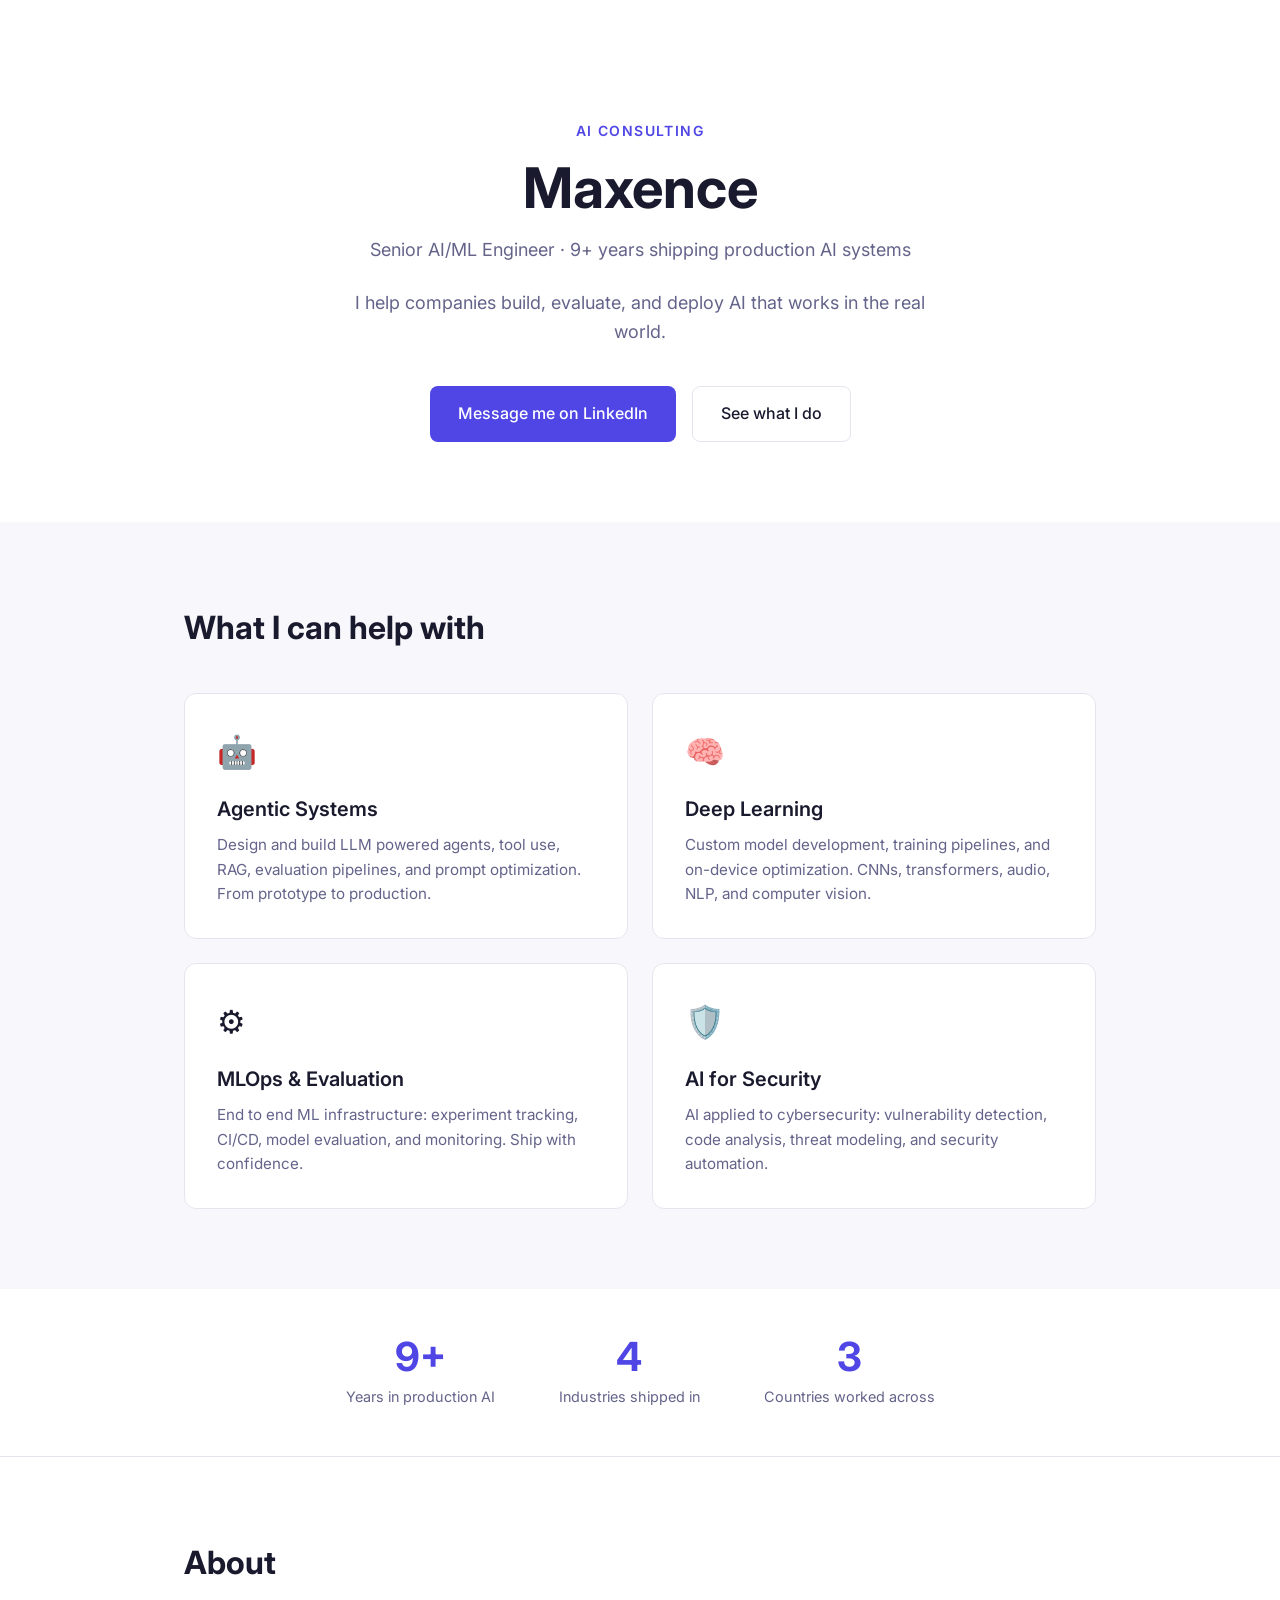
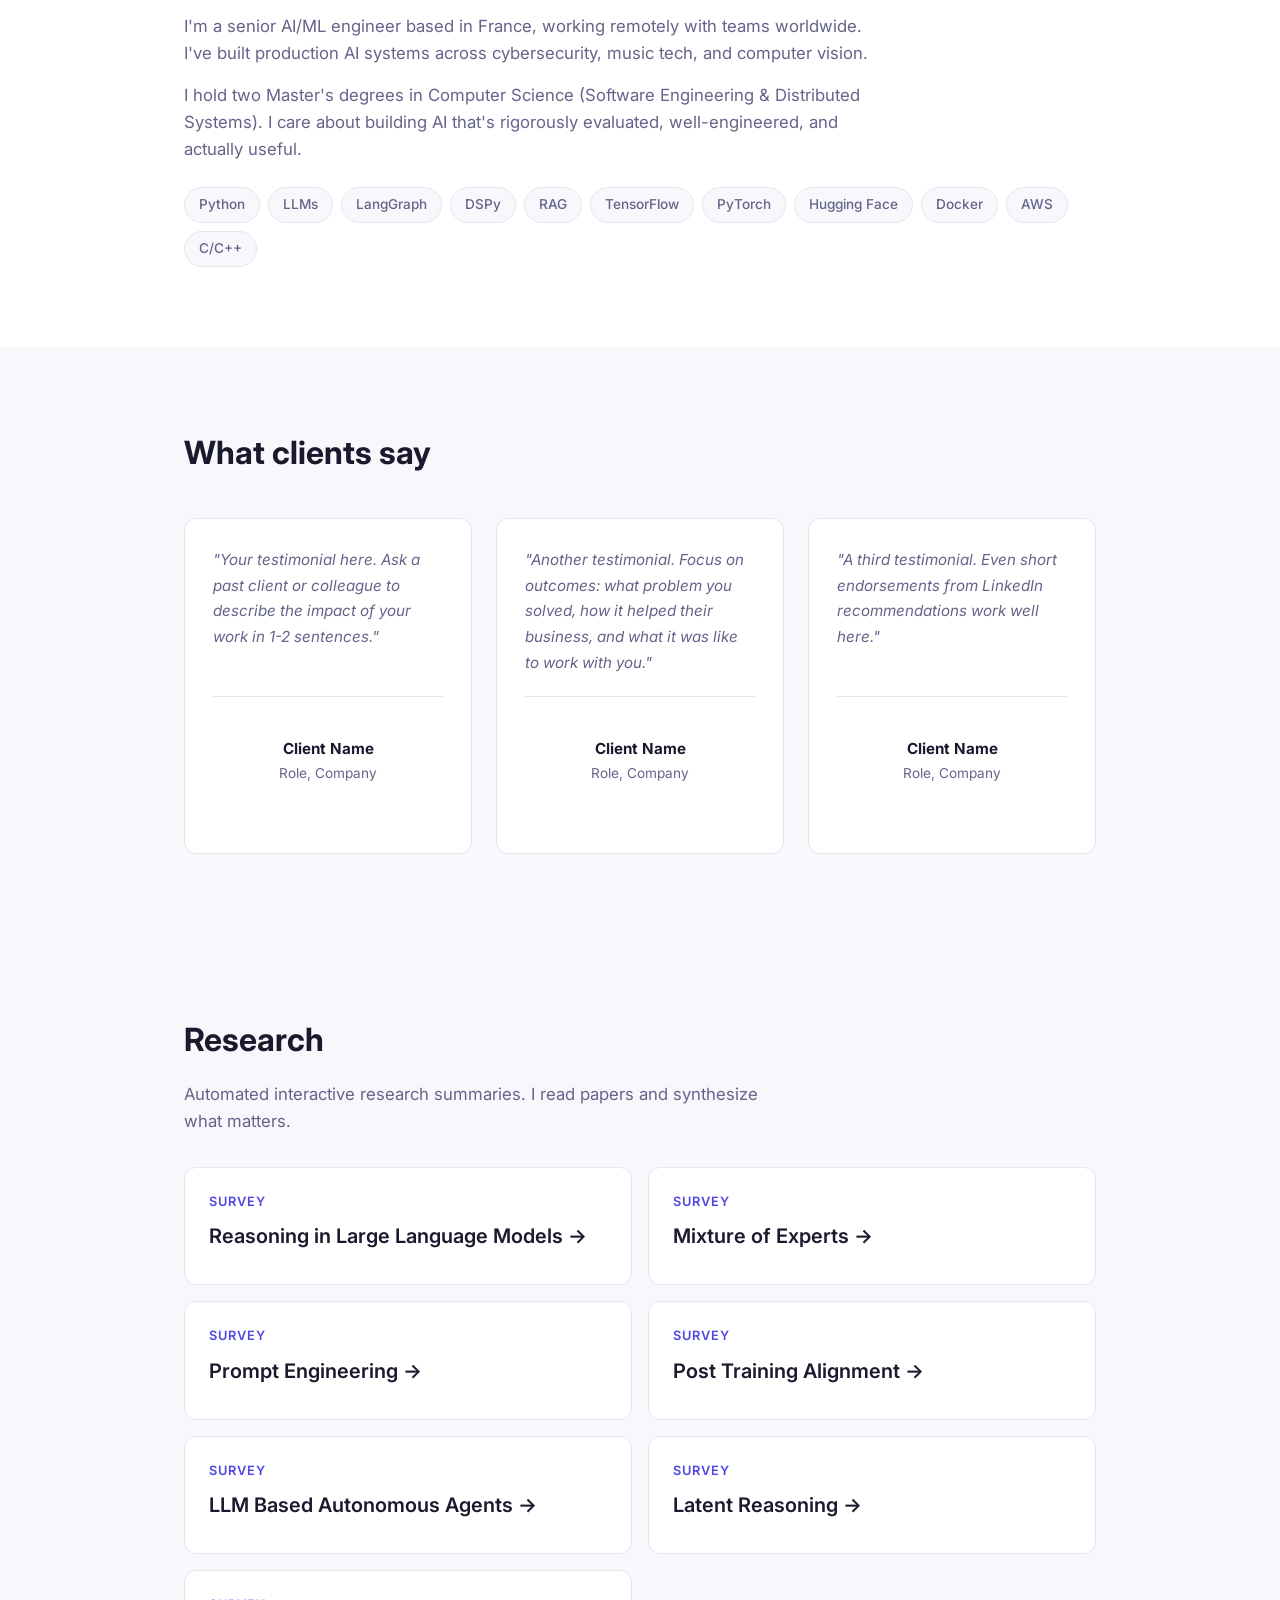
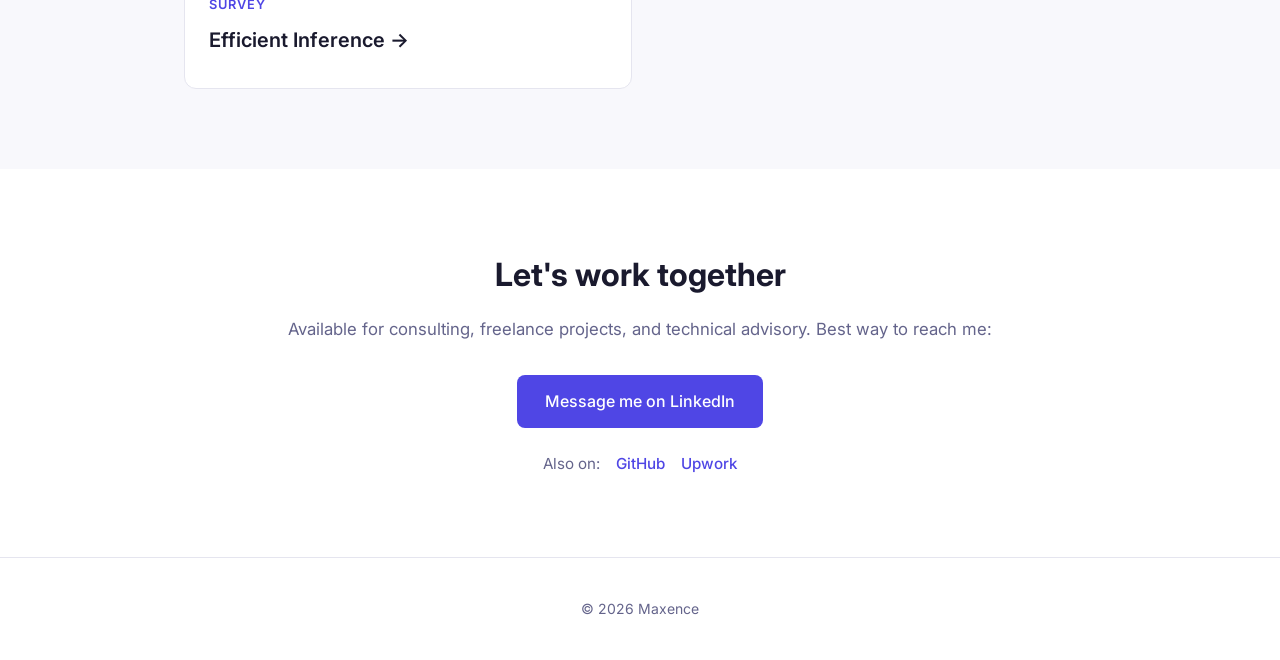
==== index.html @ c3c081da "Initial commit: AI consulting site with research blog Single page consulting site with services, met" ====
<!DOCTYPE html>
<html lang="en">
<head>
  <meta charset="UTF-8">
  <meta name="viewport" content="width=device-width, initial-scale=1.0">
  <title>Maxence — AI Consulting</title>
  <meta name="description" content="Senior AI/ML Engineer available for consulting. Agentic systems, deep learning, and production ML.">

  <!-- Open Graph -->
  <meta property="og:type" content="website">
  <meta property="og:title" content="Maxence — AI Consulting">
  <meta property="og:description" content="Senior AI/ML Engineer. 9+ years shipping production AI systems. Available for consulting.">
  <meta property="og:url" content="https://maxpv.github.io">

  <!-- Twitter Card -->
  <meta name="twitter:card" content="summary">
  <meta name="twitter:title" content="Maxence — AI Consulting">
  <meta name="twitter:description" content="Senior AI/ML Engineer. 9+ years shipping production AI systems. Available for consulting.">

  <!-- SEO -->
  <meta name="robots" content="index, follow">
  <link rel="canonical" href="https://maxpv.github.io">

  <link rel="stylesheet" href="style.css">
  <link rel="preconnect" href="https://fonts.googleapis.com">
  <link rel="preconnect" href="https://fonts.gstatic.com" crossorigin>
  <link href="https://fonts.googleapis.com/css2?family=Inter:wght@400;500;600;700&display=swap" rel="stylesheet">
</head>
<body>

  <!-- Hero -->
  <header class="hero">
    <div class="container">
      <p class="hero-label">AI Consulting</p>
      <h1>Maxence</h1>
      <p class="hero-sub">Senior AI/ML Engineer &middot; 9+ years shipping production AI systems</p>
      <p class="hero-desc">I help companies build, evaluate, and deploy AI that works in the real world.</p>
      <div class="hero-cta">
        <a href="https://linkedin.com/in/maxence-ai" class="btn btn-primary" target="_blank" rel="noopener">Message me on LinkedIn</a>
        <a href="#services" class="btn btn-ghost">See what I do</a>
      </div>
    </div>
  </header>

  <!-- Services -->
  <section id="services" class="services">
    <div class="container">
      <h2>What I can help with</h2>
      <div class="cards">

        <div class="card">
          <div class="card-icon">&#x1F916;</div>
          <h3>Agentic Systems</h3>
          <p>Design and build LLM powered agents, tool use, RAG, evaluation pipelines, and prompt optimization. From prototype to production.</p>
        </div>

        <div class="card">
          <div class="card-icon">&#x1F9E0;</div>
          <h3>Deep Learning</h3>
          <p>Custom model development, training pipelines, and on-device optimization. CNNs, transformers, audio, NLP, and computer vision.</p>
        </div>

        <div class="card">
          <div class="card-icon">&#x2699;&#xFE0F;</div>
          <h3>MLOps &amp; Evaluation</h3>
          <p>End to end ML infrastructure: experiment tracking, CI/CD, model evaluation, and monitoring. Ship with confidence.</p>
        </div>

        <div class="card">
          <div class="card-icon">&#x1F6E1;&#xFE0F;</div>
          <h3>AI for Security</h3>
          <p>AI applied to cybersecurity: vulnerability detection, code analysis, threat modeling, and security automation.</p>
        </div>

      </div>
    </div>
  </section>

  <!-- Track Record -->
  <section class="track-record">
    <div class="container">
      <div class="metrics">
        <div class="metric">
          <span class="metric-value">9+</span>
          <span class="metric-label">Years in production AI</span>
        </div>
        <div class="metric">
          <span class="metric-value">4</span>
          <span class="metric-label">Industries shipped in</span>
        </div>
        <div class="metric">
          <span class="metric-value">3</span>
          <span class="metric-label">Countries worked across</span>
        </div>
      </div>
    </div>
  </section>

  <!-- About -->
  <section id="about" class="about">
    <div class="container">
      <h2>About</h2>
      <div class="about-content">
        <p>I'm a senior AI/ML engineer based in France, working remotely with teams worldwide. I've built production AI systems across cybersecurity, music tech, and computer vision.</p>
        <p>I hold two Master's degrees in Computer Science (Software Engineering & Distributed Systems). I care about building AI that's rigorously evaluated, well-engineered, and actually useful.</p>
        <div class="tags">
          <span>Python</span>
          <span>LLMs</span>
          <span>LangGraph</span>
          <span>DSPy</span>
          <span>RAG</span>
          <span>TensorFlow</span>
          <span>PyTorch</span>
          <span>Hugging Face</span>
          <span>Docker</span>
          <span>AWS</span>
          <span>C/C++</span>
        </div>
      </div>
    </div>
  </section>

  <!-- Testimonials -->
  <section id="testimonials" class="testimonials">
    <div class="container">
      <h2>What clients say</h2>
      <div class="testimonial-grid">

        <blockquote class="testimonial">
          <p>"Your testimonial here. Ask a past client or colleague to describe the impact of your work in 1-2 sentences."</p>
          <footer>
            <strong>Client Name</strong>
            <span>Role, Company</span>
          </footer>
        </blockquote>

        <blockquote class="testimonial">
          <p>"Another testimonial. Focus on outcomes: what problem you solved, how it helped their business, and what it was like to work with you."</p>
          <footer>
            <strong>Client Name</strong>
            <span>Role, Company</span>
          </footer>
        </blockquote>

        <blockquote class="testimonial">
          <p>"A third testimonial. Even short endorsements from LinkedIn recommendations work well here."</p>
          <footer>
            <strong>Client Name</strong>
            <span>Role, Company</span>
          </footer>
        </blockquote>

      </div>
    </div>
  </section>

  <!-- Research -->
  <section id="research" class="blog">
    <div class="container">
      <h2>Research</h2>
      <p class="blog-desc">Automated interactive research summaries. I read papers and synthesize what matters.</p>
      <div class="research-grid">
        <a href="/blog/#reasoning" class="blog-card">
          <span class="blog-card-label">Survey</span>
          <span class="blog-card-title">Reasoning in Large Language Models &rarr;</span>
        </a>
        <a href="/blog/#mixture-of-experts" class="blog-card">
          <span class="blog-card-label">Survey</span>
          <span class="blog-card-title">Mixture of Experts &rarr;</span>
        </a>
        <a href="/blog/#prompt-engineering" class="blog-card">
          <span class="blog-card-label">Survey</span>
          <span class="blog-card-title">Prompt Engineering &rarr;</span>
        </a>
        <a href="/blog/#post-training" class="blog-card">
          <span class="blog-card-label">Survey</span>
          <span class="blog-card-title">Post Training Alignment &rarr;</span>
        </a>
        <a href="/blog/#agents" class="blog-card">
          <span class="blog-card-label">Survey</span>
          <span class="blog-card-title">LLM Based Autonomous Agents &rarr;</span>
        </a>
        <a href="/blog/#latent-reasoning" class="blog-card">
          <span class="blog-card-label">Survey</span>
          <span class="blog-card-title">Latent Reasoning &rarr;</span>
        </a>
        <a href="/blog/#inference" class="blog-card">
          <span class="blog-card-label">Survey</span>
          <span class="blog-card-title">Efficient Inference &rarr;</span>
        </a>
      </div>
    </div>
  </section>

  <!-- Contact -->
  <section id="contact" class="contact">
    <div class="container">
      <h2>Let's work together</h2>
      <p>Available for consulting, freelance projects, and technical advisory. Best way to reach me:</p>
      <div class="contact-links">
        <a href="https://linkedin.com/in/maxence-ai" class="btn btn-primary" target="_blank" rel="noopener">Message me on LinkedIn</a>
      </div>
      <div class="contact-secondary">
        <span>Also on:</span>
        <a href="https://github.com/maxpv" target="_blank" rel="noopener">GitHub</a>
        <a href="https://www.upwork.com/freelancers/maxenceai" target="_blank" rel="noopener">Upwork</a>
      </div>
    </div>
  </section>

  <footer>
    <div class="container">
      <p>&copy; 2026 Maxence</p>
    </div>
  </footer>

</body>
</html>
---- style.css ----
* {
  margin: 0;
  padding: 0;
  box-sizing: border-box;
}

:root {
  --text: #1a1a2e;
  --text-muted: #64648b;
  --bg: #ffffff;
  --bg-alt: #f8f8fc;
  --accent: #4f46e5;
  --accent-hover: #4338ca;
  --border: #e5e5ef;
  --radius: 12px;
}

body {
  font-family: 'Inter', system-ui, -apple-system, sans-serif;
  color: var(--text);
  background: var(--bg);
  line-height: 1.6;
  -webkit-font-smoothing: antialiased;
}

.container {
  max-width: 960px;
  margin: 0 auto;
  padding: 0 24px;
}

/* Hero */
.hero {
  padding: 120px 0 80px;
  text-align: center;
}

.hero-label {
  font-size: 0.875rem;
  font-weight: 600;
  text-transform: uppercase;
  letter-spacing: 0.1em;
  color: var(--accent);
  margin-bottom: 16px;
}

.hero h1 {
  font-size: 3.5rem;
  font-weight: 700;
  line-height: 1.1;
  margin-bottom: 16px;
}

.hero-sub {
  font-size: 1.125rem;
  color: var(--text-muted);
  margin-bottom: 24px;
}

.hero-desc {
  font-size: 1.125rem;
  color: var(--text-muted);
  max-width: 600px;
  margin: 0 auto 40px;
}

.hero-cta {
  display: flex;
  gap: 16px;
  justify-content: center;
  flex-wrap: wrap;
}

/* Buttons */
.btn {
  display: inline-flex;
  align-items: center;
  padding: 14px 28px;
  border-radius: 8px;
  font-size: 1rem;
  font-weight: 500;
  text-decoration: none;
  transition: all 0.2s;
  cursor: pointer;
}

.btn-primary {
  background: var(--accent);
  color: white;
}

.btn-primary:hover {
  background: var(--accent-hover);
  transform: translateY(-1px);
  box-shadow: 0 4px 12px rgba(79, 70, 229, 0.3);
}

.btn-ghost {
  background: transparent;
  color: var(--text);
  border: 1px solid var(--border);
}

.btn-ghost:hover {
  border-color: var(--accent);
  color: var(--accent);
}

/* Sections */
section {
  padding: 80px 0;
}

section h2 {
  font-size: 2rem;
  font-weight: 700;
  margin-bottom: 16px;
}

/* Services */
.services {
  background: var(--bg-alt);
}

.cards {
  display: grid;
  grid-template-columns: repeat(2, 1fr);
  gap: 24px;
  margin-top: 40px;
}

.card {
  background: var(--bg);
  border: 1px solid var(--border);
  border-radius: var(--radius);
  padding: 32px;
  transition: box-shadow 0.2s, transform 0.2s;
}

.card:hover {
  box-shadow: 0 8px 24px rgba(0, 0, 0, 0.06);
  transform: translateY(-2px);
}

.card-icon {
  font-size: 2rem;
  margin-bottom: 16px;
}

.card h3 {
  font-size: 1.25rem;
  font-weight: 600;
  margin-bottom: 8px;
}

.card p {
  color: var(--text-muted);
  font-size: 0.95rem;
}

/* Track Record */
.track-record {
  padding: 48px 0;
  border-bottom: 1px solid var(--border);
}

.metrics {
  display: flex;
  justify-content: center;
  gap: 64px;
  flex-wrap: wrap;
}

.metric {
  display: flex;
  flex-direction: column;
  align-items: center;
  text-align: center;
}

.metric-value {
  font-size: 2.5rem;
  font-weight: 700;
  color: var(--accent);
  line-height: 1;
}

.metric-label {
  font-size: 0.9rem;
  color: var(--text-muted);
  margin-top: 8px;
}

/* Testimonials */
.testimonials {
  background: var(--bg-alt);
}

.testimonial-grid {
  display: grid;
  grid-template-columns: repeat(3, 1fr);
  gap: 24px;
  margin-top: 40px;
}

.testimonial {
  background: var(--bg);
  border: 1px solid var(--border);
  border-radius: var(--radius);
  padding: 28px;
  display: flex;
  flex-direction: column;
  gap: 20px;
}

.testimonial p {
  color: var(--text-muted);
  font-size: 0.95rem;
  font-style: italic;
  line-height: 1.7;
  flex: 1;
}

.testimonial footer {
  display: flex;
  flex-direction: column;
  gap: 2px;
}

.testimonial footer strong {
  font-size: 0.95rem;
  color: var(--text);
}

.testimonial footer span {
  font-size: 0.85rem;
  color: var(--text-muted);
}

/* About */
.about-content {
  margin-top: 24px;
}

.about-content p {
  color: var(--text-muted);
  font-size: 1.05rem;
  margin-bottom: 16px;
  max-width: 700px;
}

.tags {
  display: flex;
  flex-wrap: wrap;
  gap: 8px;
  margin-top: 24px;
}

.tags span {
  background: var(--bg-alt);
  border: 1px solid var(--border);
  padding: 6px 14px;
  border-radius: 20px;
  font-size: 0.85rem;
  font-weight: 500;
  color: var(--text-muted);
}

/* Blog */
.blog {
  background: var(--bg-alt);
}

.blog-desc {
  color: var(--text-muted);
  font-size: 1.05rem;
  max-width: 600px;
}

.blog-cards {
  margin-top: 32px;
}

.research-grid {
  display: grid;
  grid-template-columns: repeat(2, 1fr);
  gap: 16px;
  margin-top: 32px;
}

.blog-card {
  display: block;
  background: var(--bg);
  border: 1px solid var(--border);
  border-radius: var(--radius);
  padding: 24px;
  text-decoration: none;
  color: inherit;
  transition: box-shadow 0.2s, transform 0.2s;
}

.blog-card:hover {
  box-shadow: 0 8px 24px rgba(0, 0, 0, 0.06);
  transform: translateY(-2px);
}

.blog-card-label {
  display: block;
  font-size: 0.8rem;
  font-weight: 600;
  text-transform: uppercase;
  letter-spacing: 0.08em;
  color: var(--accent);
  margin-bottom: 8px;
}

.blog-card-title {
  display: block;
  font-size: 1.25rem;
  font-weight: 600;
  margin-bottom: 8px;
}

.blog-card-desc {
  display: block;
  color: var(--text-muted);
  font-size: 0.95rem;
}

/* Contact */
.contact {
  text-align: center;
}

.contact p {
  color: var(--text-muted);
  font-size: 1.05rem;
  margin-bottom: 32px;
}

.contact-links {
  margin-bottom: 24px;
}

.contact-secondary {
  display: flex;
  align-items: center;
  justify-content: center;
  gap: 16px;
  font-size: 0.95rem;
  color: var(--text-muted);
}

.contact-secondary a {
  color: var(--accent);
  text-decoration: none;
  font-weight: 500;
}

.contact-secondary a:hover {
  text-decoration: underline;
}

/* Footer */
footer {
  padding: 40px 0;
  text-align: center;
  border-top: 1px solid var(--border);
}

footer p {
  color: var(--text-muted);
  font-size: 0.875rem;
}

/* Responsive */
@media (max-width: 640px) {
  .hero {
    padding: 80px 0 60px;
  }

  .hero h1 {
    font-size: 2.5rem;
  }

  .cards,
  .research-grid,
  .testimonial-grid {
    grid-template-columns: 1fr;
  }

  .metrics {
    gap: 32px;
  }

  .hero-cta {
    flex-direction: column;
    align-items: center;
  }
}
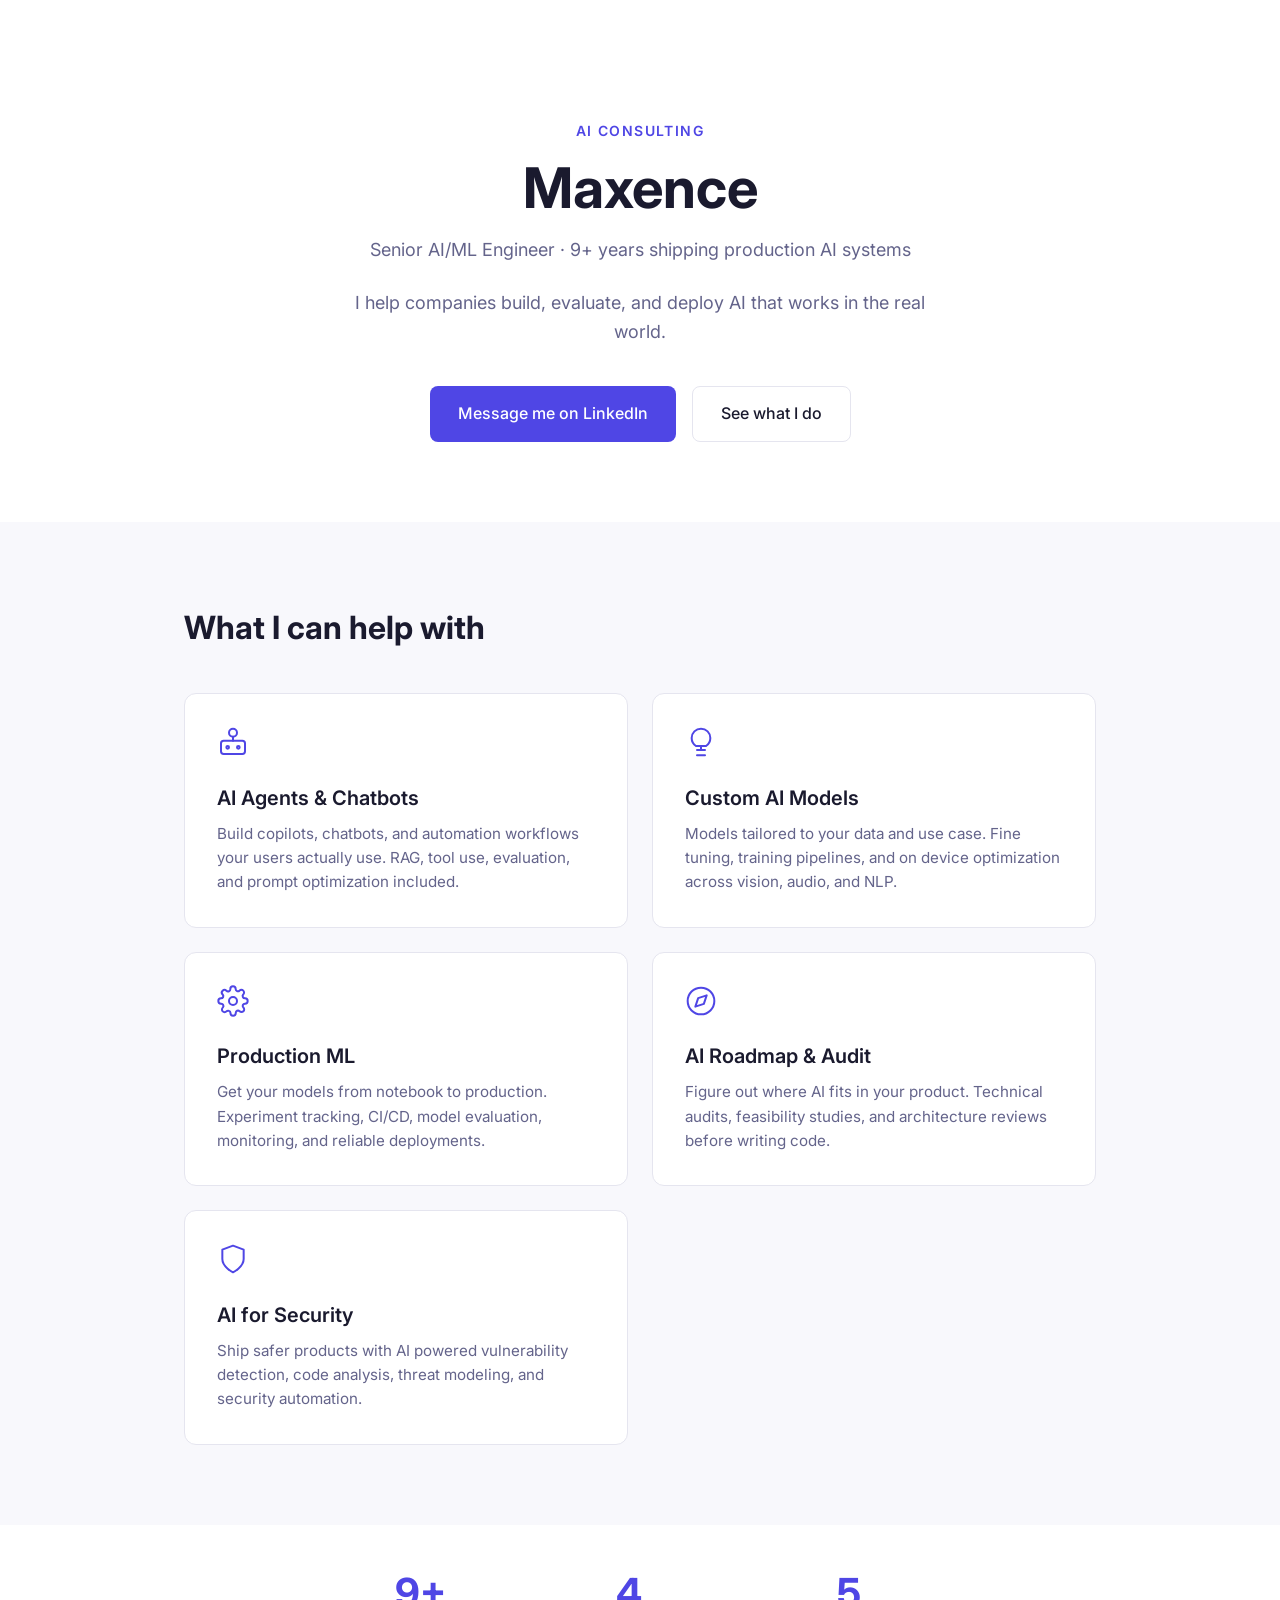
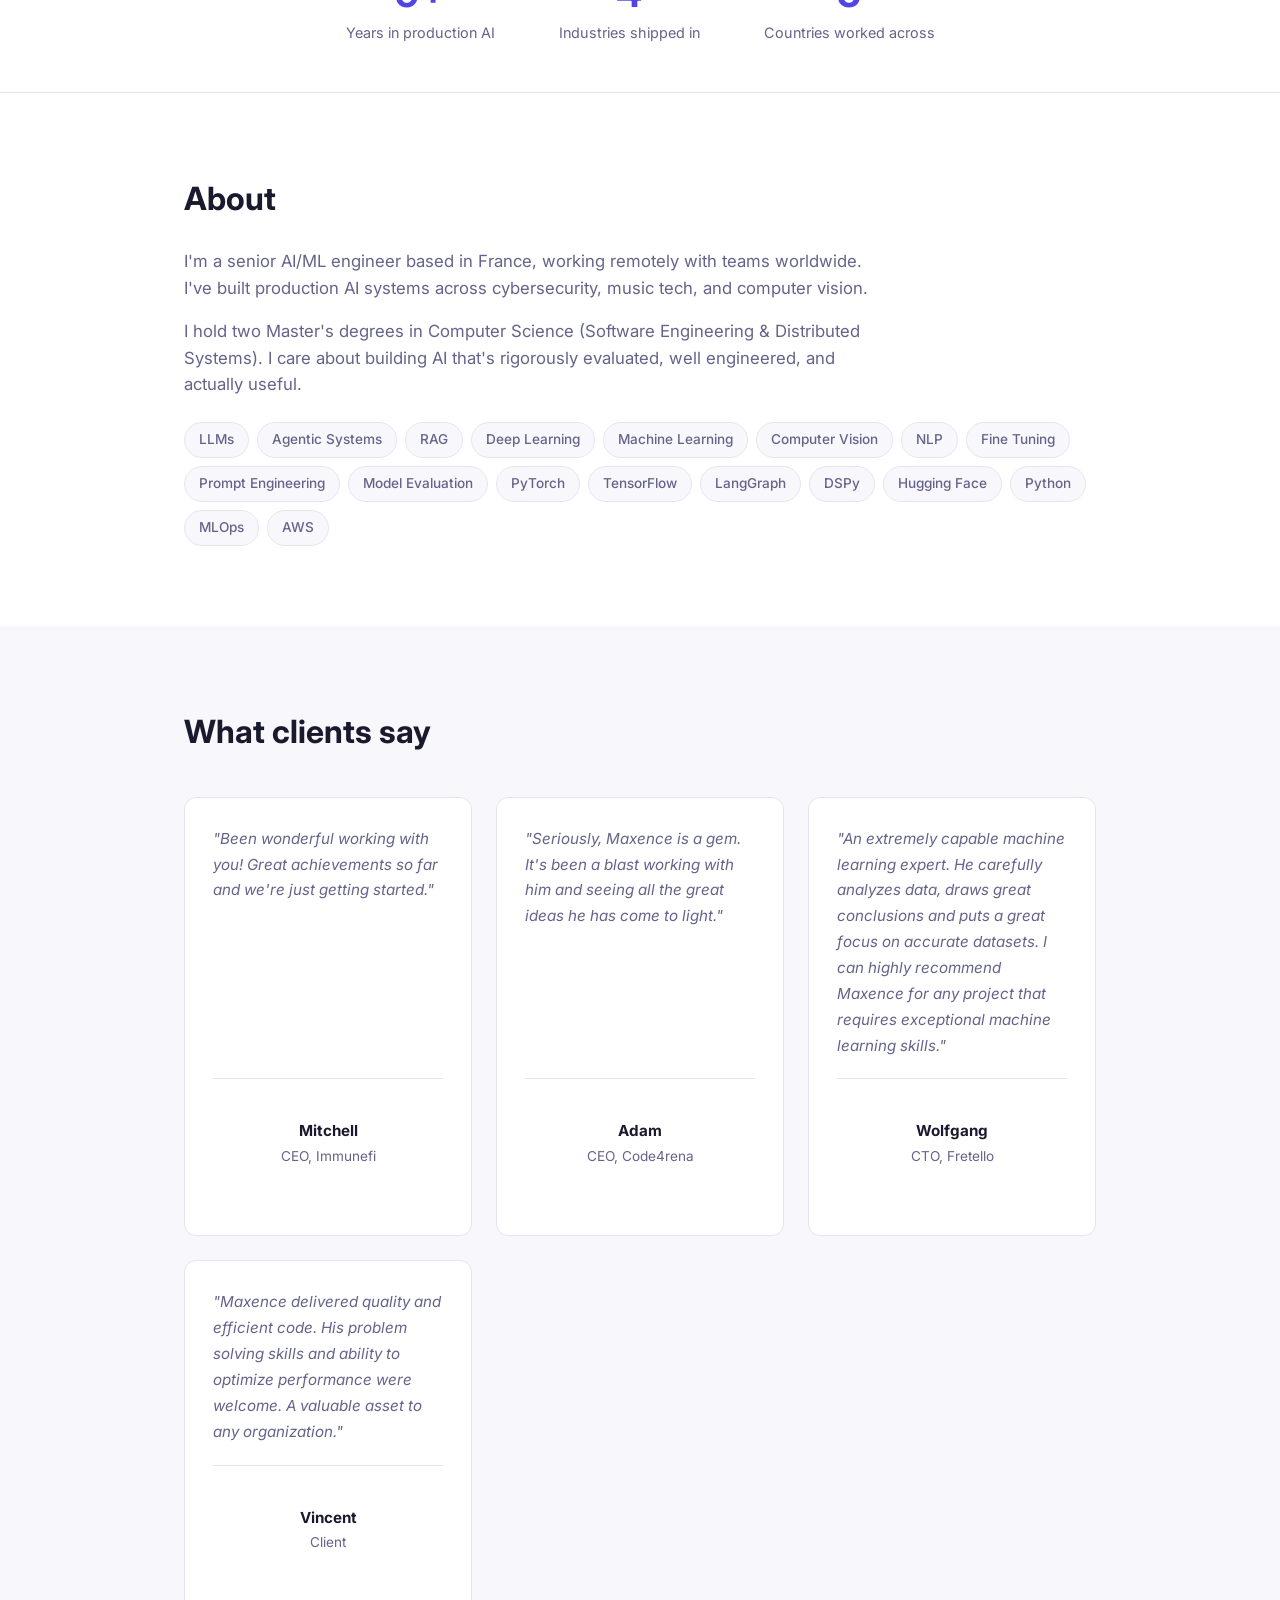
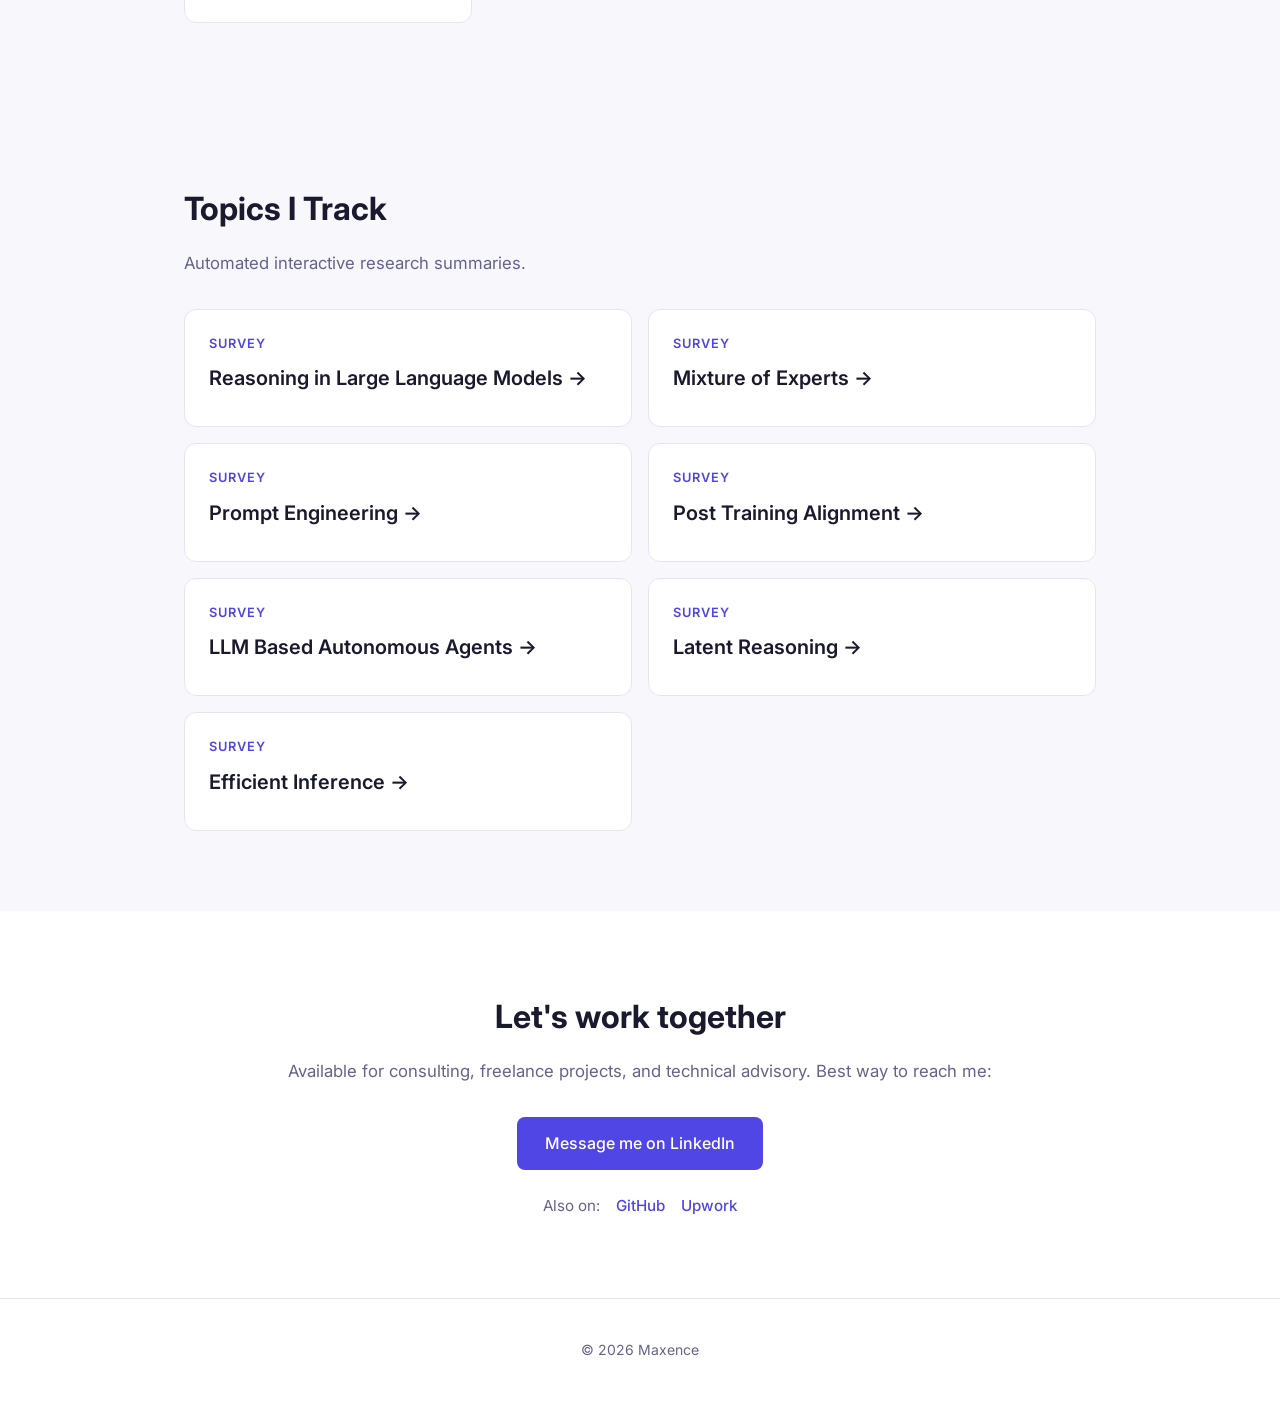
==== commit 77c9d718: "Update services, testimonials, tags, and research section Product oriented service cards with SVG ic" ====
--- a/index.html
+++ b/index.html
@@ -3,18 +3,18 @@
 <head>
   <meta charset="UTF-8">
   <meta name="viewport" content="width=device-width, initial-scale=1.0">
-  <title>Maxence — AI Consulting</title>
+  <title>Maxence | AI Consulting</title>
   <meta name="description" content="Senior AI/ML Engineer available for consulting. Agentic systems, deep learning, and production ML.">
 
   <!-- Open Graph -->
   <meta property="og:type" content="website">
-  <meta property="og:title" content="Maxence — AI Consulting">
+  <meta property="og:title" content="Maxence | AI Consulting">
   <meta property="og:description" content="Senior AI/ML Engineer. 9+ years shipping production AI systems. Available for consulting.">
   <meta property="og:url" content="https://maxpv.github.io">
 
   <!-- Twitter Card -->
   <meta name="twitter:card" content="summary">
-  <meta name="twitter:title" content="Maxence — AI Consulting">
+  <meta name="twitter:title" content="Maxence | AI Consulting">
   <meta name="twitter:description" content="Senior AI/ML Engineer. 9+ years shipping production AI systems. Available for consulting.">
 
   <!-- SEO -->
@@ -49,27 +49,33 @@
       <div class="cards">
 
         <div class="card">
-          <div class="card-icon">&#x1F916;</div>
-          <h3>Agentic Systems</h3>
-          <p>Design and build LLM powered agents, tool use, RAG, evaluation pipelines, and prompt optimization. From prototype to production.</p>
-        </div>
-
-        <div class="card">
-          <div class="card-icon">&#x1F9E0;</div>
-          <h3>Deep Learning</h3>
-          <p>Custom model development, training pipelines, and on-device optimization. CNNs, transformers, audio, NLP, and computer vision.</p>
-        </div>
-
-        <div class="card">
-          <div class="card-icon">&#x2699;&#xFE0F;</div>
-          <h3>MLOps &amp; Evaluation</h3>
-          <p>End to end ML infrastructure: experiment tracking, CI/CD, model evaluation, and monitoring. Ship with confidence.</p>
-        </div>
-
-        <div class="card">
-          <div class="card-icon">&#x1F6E1;&#xFE0F;</div>
+          <div class="card-icon"><svg width="32" height="32" viewBox="0 0 24 24" fill="none" stroke="currentColor" stroke-width="1.5" stroke-linecap="round" stroke-linejoin="round"><rect x="3" y="11" width="18" height="10" rx="2"/><circle cx="12" cy="5" r="3"/><line x1="12" y1="8" x2="12" y2="11"/><circle cx="8" cy="16" r="1"/><circle cx="16" cy="16" r="1"/></svg></div>
+          <h3>AI Agents & Chatbots</h3>
+          <p>Build copilots, chatbots, and automation workflows your users actually use. RAG, tool use, evaluation, and prompt optimization included.</p>
+        </div>
+
+        <div class="card">
+          <div class="card-icon"><svg width="32" height="32" viewBox="0 0 24 24" fill="none" stroke="currentColor" stroke-width="1.5" stroke-linecap="round" stroke-linejoin="round"><path d="M12 2a7 7 0 0 1 7 7c0 2.5-1.3 4.7-3.2 6H8.2C6.3 13.7 5 11.5 5 9a7 7 0 0 1 7-7z"/><path d="M9 22h6"/><path d="M9 18h6"/><path d="M12 15v3"/></svg></div>
+          <h3>Custom AI Models</h3>
+          <p>Models tailored to your data and use case. Fine tuning, training pipelines, and on device optimization across vision, audio, and NLP.</p>
+        </div>
+
+        <div class="card">
+          <div class="card-icon"><svg width="32" height="32" viewBox="0 0 24 24" fill="none" stroke="currentColor" stroke-width="1.5" stroke-linecap="round" stroke-linejoin="round"><circle cx="12" cy="12" r="3"/><path d="M19.4 15a1.65 1.65 0 0 0 .33 1.82l.06.06a2 2 0 1 1-2.83 2.83l-.06-.06a1.65 1.65 0 0 0-1.82-.33 1.65 1.65 0 0 0-1 1.51V21a2 2 0 0 1-4 0v-.09A1.65 1.65 0 0 0 9 19.4a1.65 1.65 0 0 0-1.82.33l-.06.06a2 2 0 1 1-2.83-2.83l.06-.06A1.65 1.65 0 0 0 4.68 15a1.65 1.65 0 0 0-1.51-1H3a2 2 0 0 1 0-4h.09A1.65 1.65 0 0 0 4.6 9a1.65 1.65 0 0 0-.33-1.82l-.06-.06a2 2 0 1 1 2.83-2.83l.06.06A1.65 1.65 0 0 0 9 4.68a1.65 1.65 0 0 0 1-1.51V3a2 2 0 0 1 4 0v.09a1.65 1.65 0 0 0 1 1.51 1.65 1.65 0 0 0 1.82-.33l.06-.06a2 2 0 1 1 2.83 2.83l-.06.06A1.65 1.65 0 0 0 19.4 9a1.65 1.65 0 0 0 1.51 1H21a2 2 0 0 1 0 4h-.09a1.65 1.65 0 0 0-1.51 1z"/></svg></div>
+          <h3>Production ML</h3>
+          <p>Get your models from notebook to production. Experiment tracking, CI/CD, model evaluation, monitoring, and reliable deployments.</p>
+        </div>
+
+        <div class="card">
+          <div class="card-icon"><svg width="32" height="32" viewBox="0 0 24 24" fill="none" stroke="currentColor" stroke-width="1.5" stroke-linecap="round" stroke-linejoin="round"><circle cx="12" cy="12" r="10"/><polygon points="16.24 7.76 14.12 14.12 7.76 16.24 9.88 9.88 16.24 7.76"/></svg></div>
+          <h3>AI Roadmap & Audit</h3>
+          <p>Figure out where AI fits in your product. Technical audits, feasibility studies, and architecture reviews before writing code.</p>
+        </div>
+
+        <div class="card">
+          <div class="card-icon"><svg width="32" height="32" viewBox="0 0 24 24" fill="none" stroke="currentColor" stroke-width="1.5" stroke-linecap="round" stroke-linejoin="round"><path d="M12 22s8-4 8-10V5l-8-3-8 3v7c0 6 8 10 8 10z"/></svg></div>
           <h3>AI for Security</h3>
-          <p>AI applied to cybersecurity: vulnerability detection, code analysis, threat modeling, and security automation.</p>
+          <p>Ship safer products with AI powered vulnerability detection, code analysis, threat modeling, and security automation.</p>
         </div>
 
       </div>
@@ -89,7 +95,7 @@
           <span class="metric-label">Industries shipped in</span>
         </div>
         <div class="metric">
-          <span class="metric-value">3</span>
+          <span class="metric-value">5</span>
           <span class="metric-label">Countries worked across</span>
         </div>
       </div>
@@ -102,19 +108,26 @@
       <h2>About</h2>
       <div class="about-content">
         <p>I'm a senior AI/ML engineer based in France, working remotely with teams worldwide. I've built production AI systems across cybersecurity, music tech, and computer vision.</p>
-        <p>I hold two Master's degrees in Computer Science (Software Engineering & Distributed Systems). I care about building AI that's rigorously evaluated, well-engineered, and actually useful.</p>
+        <p>I hold two Master's degrees in Computer Science (Software Engineering & Distributed Systems). I care about building AI that's rigorously evaluated, well engineered, and actually useful.</p>
         <div class="tags">
-          <span>Python</span>
           <span>LLMs</span>
+          <span>Agentic Systems</span>
+          <span>RAG</span>
+          <span>Deep Learning</span>
+          <span>Machine Learning</span>
+          <span>Computer Vision</span>
+          <span>NLP</span>
+          <span>Fine Tuning</span>
+          <span>Prompt Engineering</span>
+          <span>Model Evaluation</span>
+          <span>PyTorch</span>
+          <span>TensorFlow</span>
           <span>LangGraph</span>
           <span>DSPy</span>
-          <span>RAG</span>
-          <span>TensorFlow</span>
-          <span>PyTorch</span>
           <span>Hugging Face</span>
-          <span>Docker</span>
+          <span>Python</span>
+          <span>MLOps</span>
           <span>AWS</span>
-          <span>C/C++</span>
         </div>
       </div>
     </div>
@@ -127,26 +140,34 @@
       <div class="testimonial-grid">
 
         <blockquote class="testimonial">
-          <p>"Your testimonial here. Ask a past client or colleague to describe the impact of your work in 1-2 sentences."</p>
-          <footer>
-            <strong>Client Name</strong>
-            <span>Role, Company</span>
-          </footer>
-        </blockquote>
-
-        <blockquote class="testimonial">
-          <p>"Another testimonial. Focus on outcomes: what problem you solved, how it helped their business, and what it was like to work with you."</p>
-          <footer>
-            <strong>Client Name</strong>
-            <span>Role, Company</span>
-          </footer>
-        </blockquote>
-
-        <blockquote class="testimonial">
-          <p>"A third testimonial. Even short endorsements from LinkedIn recommendations work well here."</p>
-          <footer>
-            <strong>Client Name</strong>
-            <span>Role, Company</span>
+          <p>"Been wonderful working with you! Great achievements so far and we're just getting started."</p>
+          <footer>
+            <strong>Mitchell</strong>
+            <span>CEO, Immunefi</span>
+          </footer>
+        </blockquote>
+
+        <blockquote class="testimonial">
+          <p>"Seriously, Maxence is a gem. It's been a blast working with him and seeing all the great ideas he has come to light."</p>
+          <footer>
+            <strong>Adam</strong>
+            <span>CEO, Code4rena</span>
+          </footer>
+        </blockquote>
+
+        <blockquote class="testimonial">
+          <p>"An extremely capable machine learning expert. He carefully analyzes data, draws great conclusions and puts a great focus on accurate datasets. I can highly recommend Maxence for any project that requires exceptional machine learning skills."</p>
+          <footer>
+            <strong>Wolfgang</strong>
+            <span>CTO, Fretello</span>
+          </footer>
+        </blockquote>
+
+        <blockquote class="testimonial">
+          <p>"Maxence delivered quality and efficient code. His problem solving skills and ability to optimize performance were welcome. A valuable asset to any organization."</p>
+          <footer>
+            <strong>Vincent</strong>
+            <span>Client</span>
           </footer>
         </blockquote>
 
@@ -157,8 +178,8 @@
   <!-- Research -->
   <section id="research" class="blog">
     <div class="container">
-      <h2>Research</h2>
-      <p class="blog-desc">Automated interactive research summaries. I read papers and synthesize what matters.</p>
+      <h2>Topics I Track</h2>
+      <p class="blog-desc">Automated interactive research summaries.</p>
       <div class="research-grid">
         <a href="/blog/#reasoning" class="blog-card">
           <span class="blog-card-label">Survey</span>
--- a/style.css
+++ b/style.css
@@ -143,8 +143,8 @@
 }
 
 .card-icon {
-  font-size: 2rem;
   margin-bottom: 16px;
+  color: var(--accent);
 }
 
 .card h3 {
